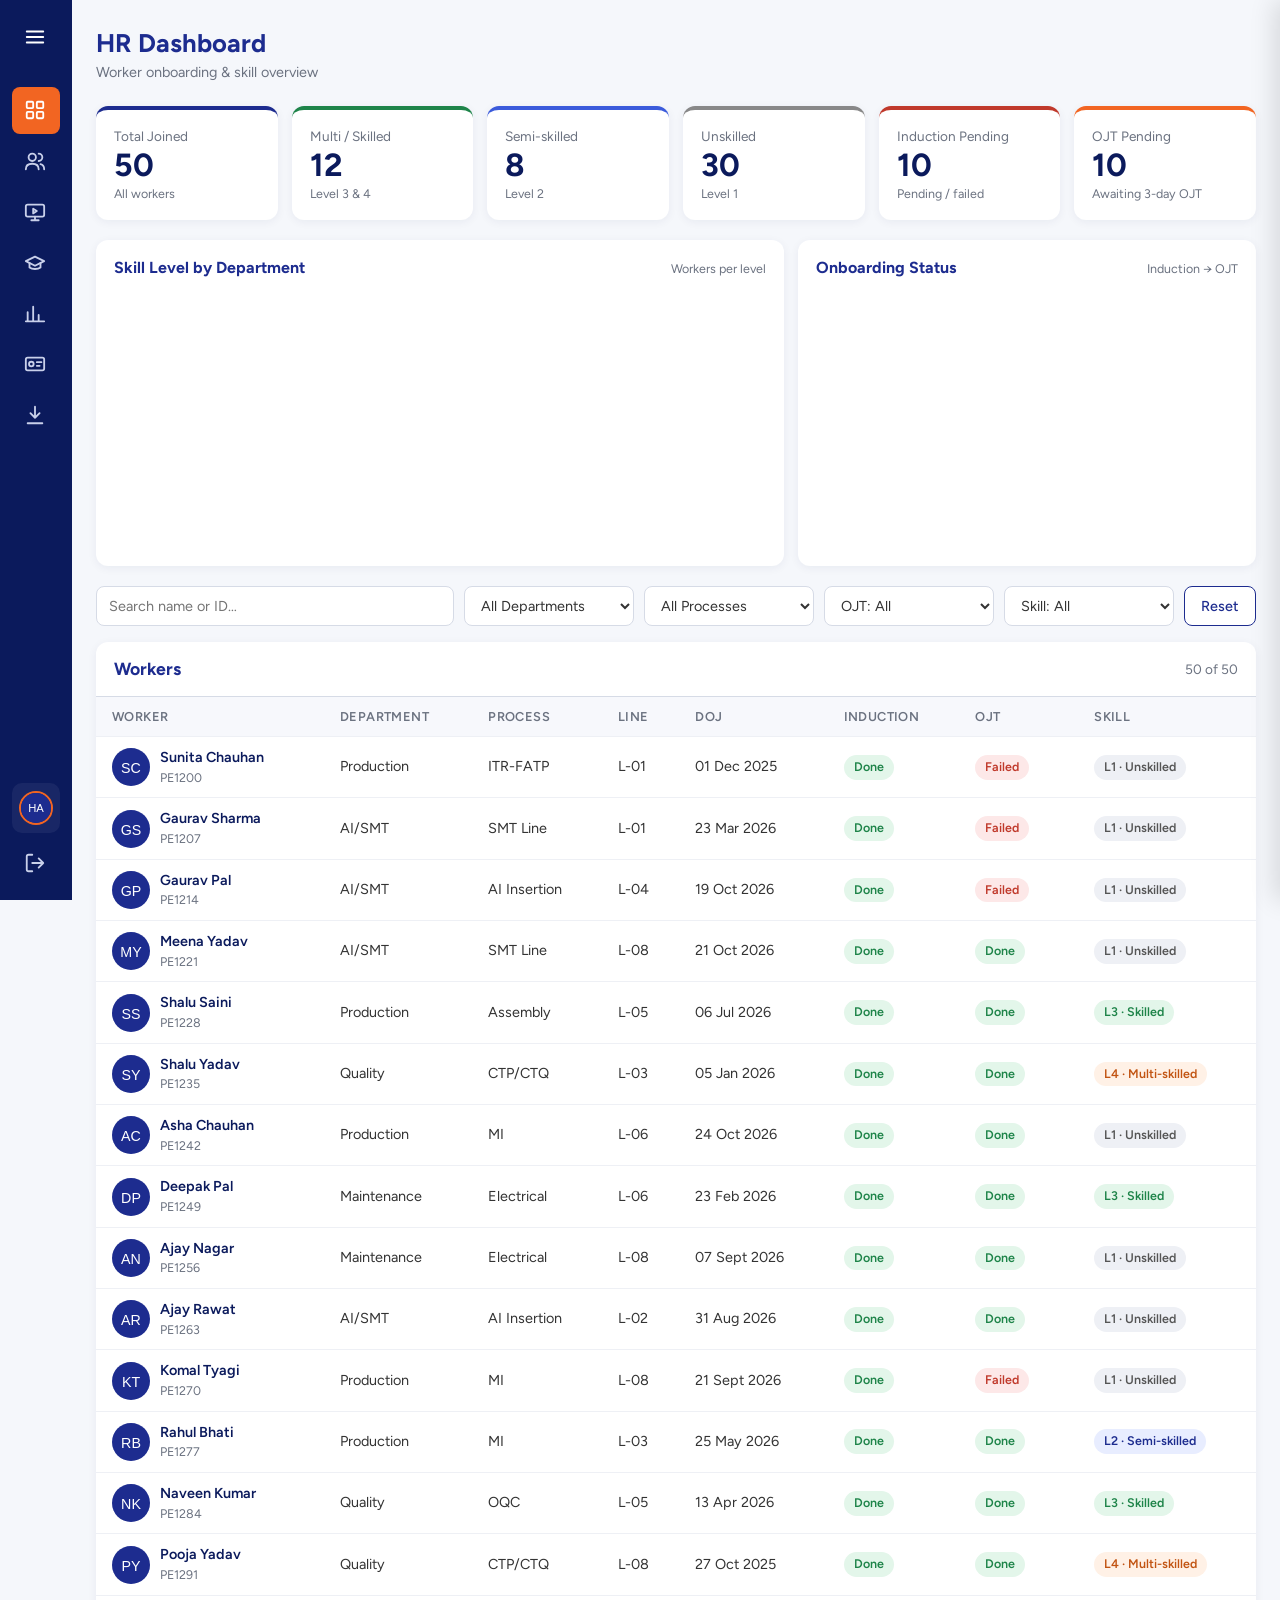
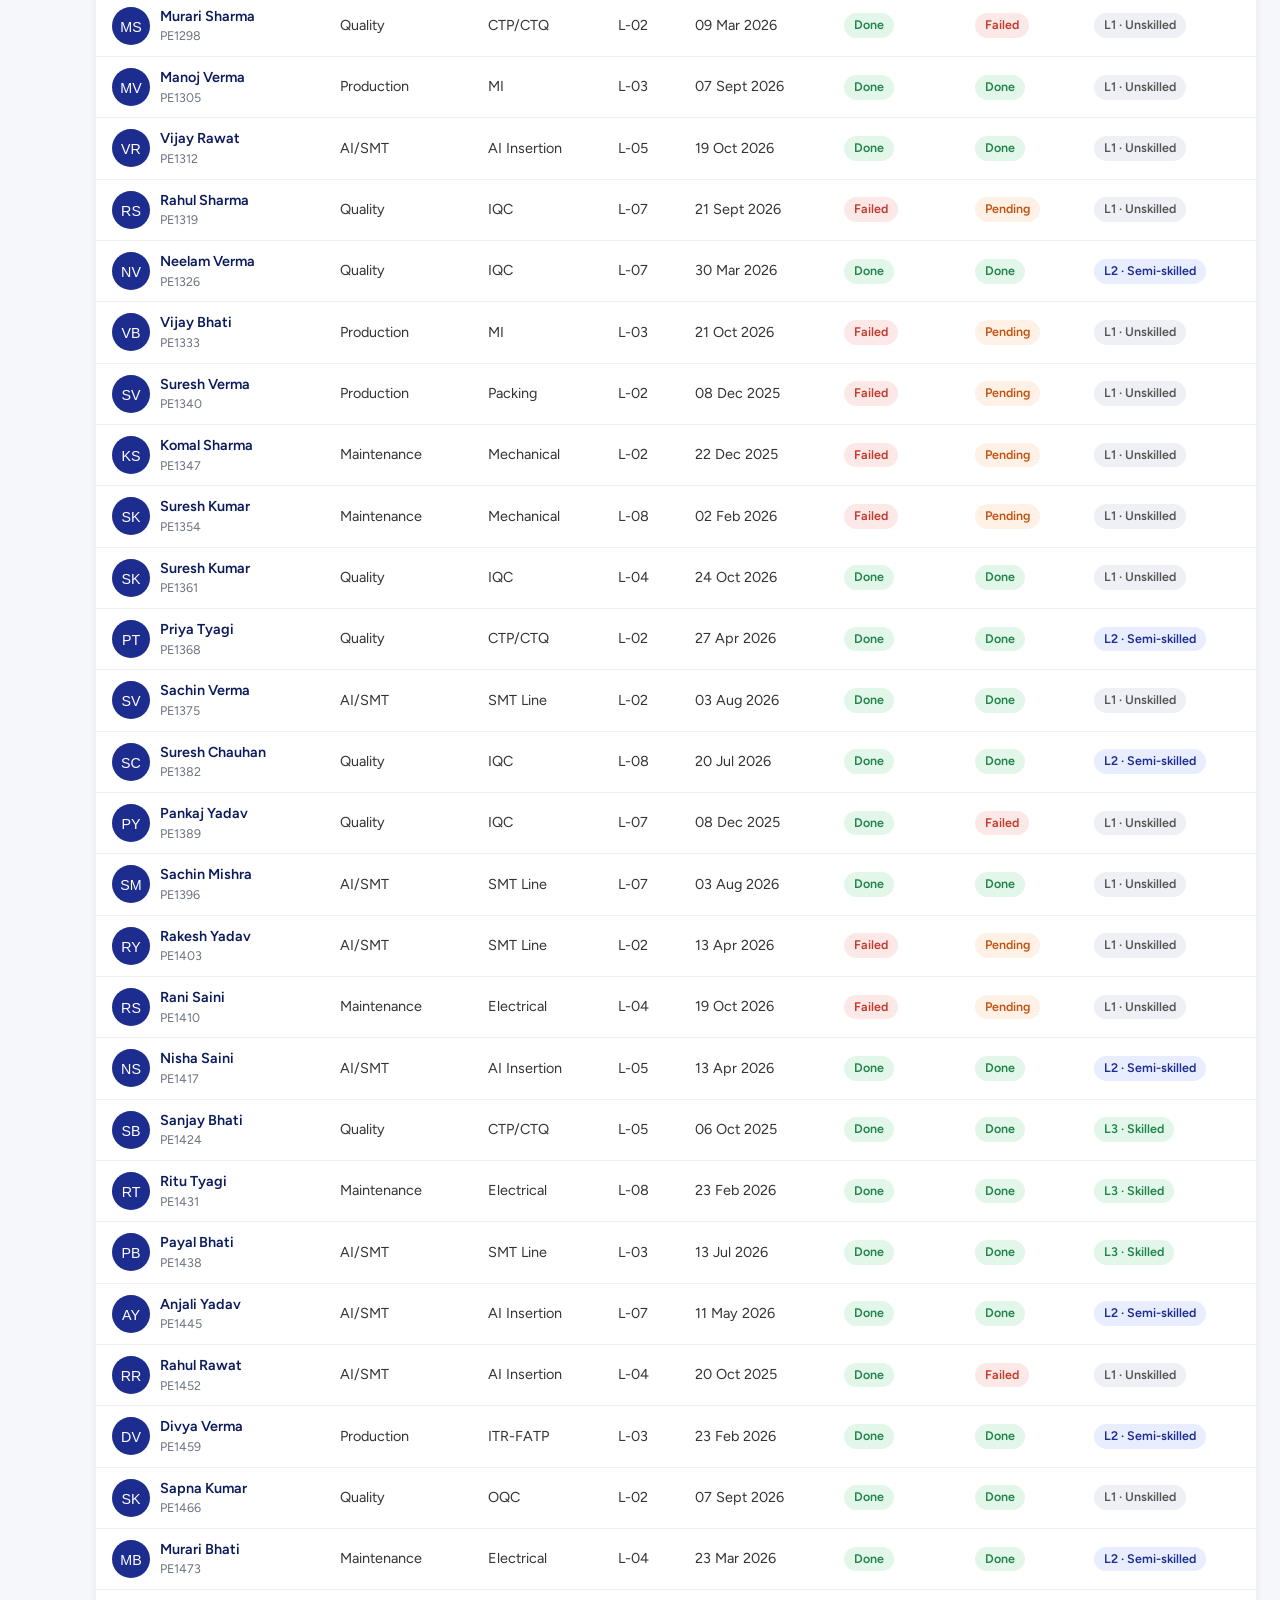
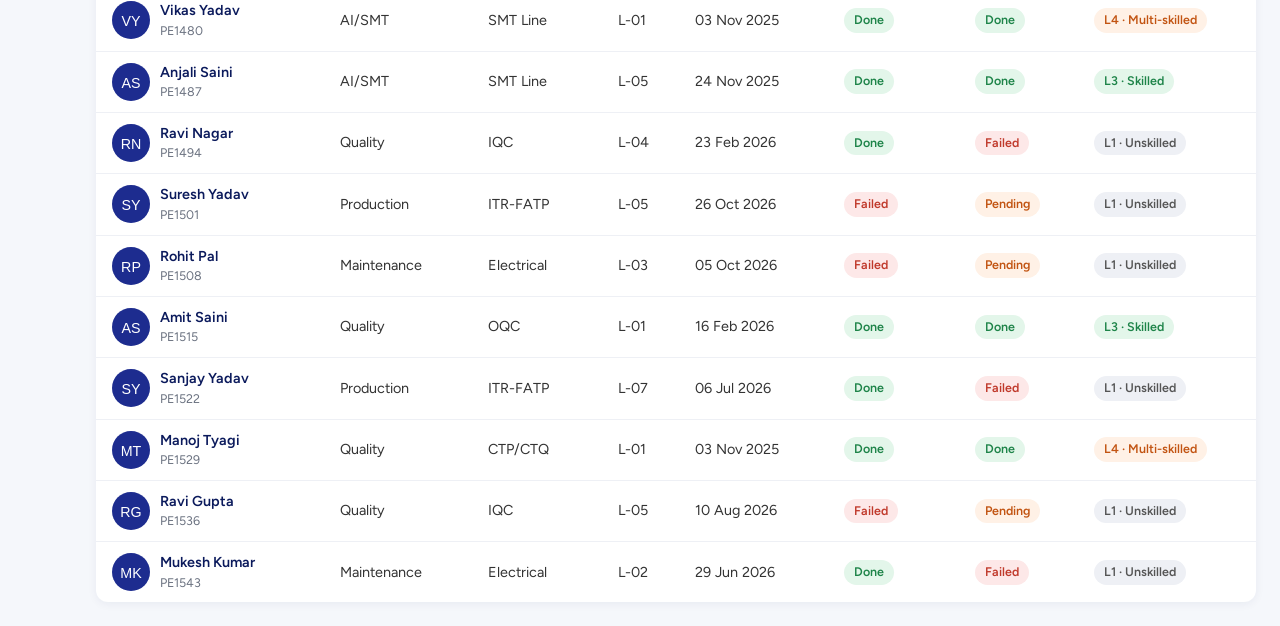
==== app/dashboard.html @ ac4d7358 "FIRST COMMIT" ====
<!DOCTYPE html>
<html lang="en">
<head>
  <meta charset="UTF-8">
  <meta name="viewport" content="width=device-width, initial-scale=1.0">
  <title>ILJIN WMS – HR Dashboard</title>
  <link rel="preconnect" href="https://fonts.googleapis.com">
  <link href="https://fonts.googleapis.com/css2?family=Figtree:wght@400;500;600;700&display=swap" rel="stylesheet">
  <link rel="stylesheet" href="css/base.css">
  <link rel="stylesheet" href="css/layout.css">
  <link rel="stylesheet" href="css/dashboard.css">
  <link rel="stylesheet" href="css/admin.css">
</head>
<body>
  <aside class="sidebar" id="sidebar" data-page="dashboard"></aside>

  <main class="main">
    <header class="topbar">
      <div>
        <h1>HR Dashboard</h1>
        <p class="sub">Worker onboarding & skill overview</p>
      </div>
    </header>

    <!-- KPI cards -->
    <section class="kpis" id="kpis"></section>

    <!-- Charts -->
    <section class="charts">
      <div class="chart-card">
        <div class="chart-head"><h2>Skill Level by Department</h2><span>Workers per level</span></div>
        <div class="chart-box"><canvas id="chart-skill"></canvas></div>
      </div>
      <div class="chart-card">
        <div class="chart-head"><h2>Onboarding Status</h2><span>Induction → OJT</span></div>
        <div class="chart-box"><canvas id="chart-onboard"></canvas></div>
      </div>
    </section>

    <!-- Filters -->
    <section class="filters">
      <input type="search" id="f-search" placeholder="Search name or ID…">
      <select id="f-dept"><option value="">All Departments</option></select>
      <select id="f-func"><option value="">All Processes</option></select>
      <select id="f-ojt">
        <option value="">OJT: All</option><option>Pending</option><option>Done</option><option>Failed</option>
      </select>
      <select id="f-skill">
        <option value="">Skill: All</option>
        <option value="1">Unskilled (L1)</option><option value="2">Semi-skilled (L2)</option>
        <option value="3">Skilled (L3)</option><option value="4">Multi-skilled (L4)</option>
      </select>
      <button class="reset-btn" id="f-reset">Reset</button>
    </section>

    <!-- Worker list -->
    <section class="table-card">
      <div class="table-head"><h2>Workers</h2><span id="count" class="count"></span></div>
      <div class="table-wrap">
        <table>
          <thead>
            <tr><th>Worker</th><th>Department</th><th>Process</th><th>Line</th><th>DOJ</th><th>Induction</th><th>OJT</th><th>Skill</th></tr>
          </thead>
          <tbody id="worker-rows"></tbody>
        </table>
      </div>
    </section>
  </main>

  <!-- Worker profile drawer -->
  <div class="overlay" id="overlay"></div>
  <aside class="drawer" id="drawer" aria-hidden="true"></aside>

  <script src="https://cdn.jsdelivr.net/npm/xlsx@0.18.5/dist/xlsx.full.min.js"></script>
  <script src="https://cdn.jsdelivr.net/npm/chart.js@4.4.1/dist/chart.umd.min.js"></script>
  <script src="js/data/workers.js"></script>
  <script src="js/utils.js"></script>
  <script src="js/store.js"></script>
  <script src="js/sidebar.js"></script>
  <script src="js/profile.js"></script>
  <script src="js/admin.js"></script>
  <script src="js/charts.js"></script>
  <script src="js/dashboard.js"></script>
</body>
</html>
---- app/css/base.css ----
/* ILJIN brand theme – colours taken from logo & iljin.co.in */
:root {
  --navy: #1d2c8f;
  --navy-dark: #0b1a5c;
  --orange: #f26522;
  --orange-dark: #d9531a;
  --bg: #f5f7fb;
  --card: #ffffff;
  --text: #333;
  --muted: #6b7280;
  --border: #d6dbe6;
  --error: #c0392b;
  --success: #1e8449;
  --font: "Figtree", "Noto Sans Devanagari", -apple-system, "Segoe UI", Roboto, Arial, sans-serif;
}

* { box-sizing: border-box; margin: 0; padding: 0; }

body {
  font-family: var(--font);
  background: var(--bg);
  color: var(--text);
  line-height: 1.5;
  -webkit-font-smoothing: antialiased;
}

img { max-width: 100%; height: auto; display: block; }

.btn {
  width: 100%;
  padding: 12px;
  border: none;
  border-radius: 6px;
  background: var(--orange);
  color: #fff;
  font: 600 1rem var(--font);
  cursor: pointer;
  transition: background .2s;
}
.btn:hover { background: var(--orange-dark); }

/* Orange underline accent, as on iljin.co.in banners */
.accent-line {
  width: 90px;
  height: 4px;
  background: linear-gradient(90deg, var(--navy), var(--orange));
  border-radius: 2px;
}
---- app/css/layout.css ----
/* App shell: sidebar + main – shared by all inner pages */
:root { --sidebar-w: 72px; --sidebar-open: 240px; }

.sidebar {
  position: fixed; inset: 0 auto 0 0;
  width: var(--sidebar-w);
  background: var(--navy-dark);
  display: flex; flex-direction: column;
  padding: 14px 12px;
  transition: width .25s ease;
  z-index: 50;
  overflow: hidden;
}
.sidebar.open { width: var(--sidebar-open); }

.sidebar-top { display: flex; align-items: center; gap: 12px; margin-bottom: 24px; }
.sidebar-logo { height: 30px; width: auto; background: #fff; padding: 4px 8px; border-radius: 6px; opacity: 0; transition: opacity .2s; }
.sidebar.open .sidebar-logo { opacity: 1; }

.icon-btn { background: none; border: none; cursor: pointer; padding: 12px; border-radius: 8px; flex-shrink: 0; }
.icon-btn:hover { background: rgba(255, 255, 255, .1); }

.sidebar svg, .icon-btn svg {
  width: 22px; height: 22px; flex-shrink: 0;
  fill: none; stroke: #fff; stroke-width: 2; stroke-linecap: round; stroke-linejoin: round;
}

.nav { display: flex; flex-direction: column; gap: 4px; flex: 1; }
.nav-item {
  display: flex; align-items: center; gap: 14px;
  padding: 12px; border-radius: 8px;
  color: #c9d0ea; text-decoration: none; white-space: nowrap; cursor: pointer;
  font-size: .95rem;
}
.nav-item svg { stroke: #c9d0ea; }
.nav-item:hover { background: rgba(255, 255, 255, .08); color: #fff; }
.nav-item.active { background: var(--orange); color: #fff; }
.nav-item.active svg, .nav-item:hover svg { stroke: #fff; }
.nav-item span { opacity: 0; transition: opacity .2s; }
.sidebar.open .nav-item span { opacity: 1; }

.main { margin-left: var(--sidebar-w); padding: 24px; min-height: 100vh; transition: margin-left .25s; }
.sidebar.open ~ .main { margin-left: var(--sidebar-open); }

.topbar { display: flex; justify-content: space-between; align-items: center; gap: 12px; margin-bottom: 22px; }
.topbar h1 { font-size: 1.6rem; color: var(--navy); font-weight: 700; }
.topbar .sub { color: var(--muted); font-size: .9rem; }
.user-chip { display: flex; align-items: center; gap: 8px; background: #fff; padding: 6px 14px 6px 6px; border-radius: 30px; box-shadow: 0 2px 8px rgba(11,26,92,.06); font-weight: 500; }
.avatar { width: 32px; height: 32px; border-radius: 50%; background: var(--navy); color: #fff; display: grid; place-items: center; font-size: .8rem; font-weight: 600; }

/* Mobile: sidebar hidden off-canvas, hamburger floats */
@media (max-width: 768px) {
  .sidebar { width: var(--sidebar-w); transform: translateX(-100%); transition: transform .25s, width .25s; }
  .sidebar.open { transform: none; width: var(--sidebar-open); }
  .sidebar .icon-btn { position: relative; }
  .main, .sidebar.open ~ .main { margin-left: 0; padding: 72px 16px 16px; }
  .mobile-toggle { display: block; }
  .user-chip span:last-child { display: none; }
}
.mobile-toggle {
  display: none; position: fixed; top: 14px; left: 14px; z-index: 40;
  background: var(--navy-dark); border-radius: 8px;
}
---- app/css/dashboard.css ----
/* KPI cards */
.kpis { display: grid; grid-template-columns: repeat(auto-fit, minmax(170px, 1fr)); gap: 14px; margin-bottom: 20px; }
.kpi {
  background: #fff; border-radius: 12px; padding: 16px 18px;
  box-shadow: 0 2px 10px rgba(11, 26, 92, .06);
  border-top: 4px solid var(--kpi, var(--navy));
  cursor: pointer; transition: transform .15s;
}
.kpi:hover { transform: translateY(-2px); }
.kpi .label { color: var(--muted); font-size: .85rem; }
.kpi .value { font-size: 2rem; font-weight: 700; color: var(--navy-dark); line-height: 1.2; }
.kpi .hint { font-size: .78rem; color: var(--muted); }

/* Charts */
.charts { display: grid; grid-template-columns: 3fr 2fr; gap: 14px; margin-bottom: 20px; }
.chart-card { background: #fff; border-radius: 12px; padding: 16px 18px; box-shadow: 0 2px 10px rgba(11, 26, 92, .06); min-width: 0; }
.chart-head { display: flex; justify-content: space-between; align-items: baseline; gap: 8px; margin-bottom: 10px; }
.chart-head h2 { font-size: 1rem; color: var(--navy); }
.chart-head span { font-size: .78rem; color: var(--muted); }
.chart-box { position: relative; height: 260px; }
@media (max-width: 900px) { .charts { grid-template-columns: 1fr; } }

/* Filters */
.filters { display: flex; flex-wrap: wrap; gap: 10px; margin-bottom: 16px; }
.filters input, .filters select {
  padding: 9px 12px; border: 1px solid var(--border); border-radius: 8px;
  font: .9rem var(--font); background: #fff; color: var(--text);
}
.filters input { flex: 1 1 220px; }
.filters select { flex: 0 1 170px; }
.reset-btn { padding: 9px 16px; border: 1px solid var(--navy); color: var(--navy); background: #fff; border-radius: 8px; font: 500 .9rem var(--font); cursor: pointer; }
.reset-btn:hover { background: var(--navy); color: #fff; }

/* Table */
.table-card { background: #fff; border-radius: 12px; box-shadow: 0 2px 10px rgba(11, 26, 92, .06); overflow: hidden; }
.table-head { display: flex; justify-content: space-between; align-items: center; padding: 14px 18px; border-bottom: 1px solid var(--border); }
.table-head h2 { font-size: 1.1rem; color: var(--navy); }
.count { color: var(--muted); font-size: .85rem; }
.table-wrap { overflow-x: auto; }
table { width: 100%; border-collapse: collapse; font-size: .9rem; min-width: 760px; }
th { text-align: left; padding: 10px 16px; background: #f7f8fc; color: var(--muted); font-weight: 600; font-size: .8rem; text-transform: uppercase; letter-spacing: .4px; }
td { padding: 10px 16px; border-top: 1px solid #eef0f5; }
tbody tr { cursor: pointer; }
tbody tr:hover { background: #fff7f2; }

.person { display: flex; align-items: center; gap: 10px; }
.person img { width: 38px; height: 38px; border-radius: 50%; object-fit: cover; background: #e5e8f2; }
.person .name { font-weight: 600; color: var(--navy-dark); }
.person .id { font-size: .78rem; color: var(--muted); }

.badge { display: inline-block; padding: 3px 10px; border-radius: 20px; font-size: .78rem; font-weight: 600; }
.badge.done { background: #e3f6ea; color: #1e8449; }
.badge.pending { background: #fff1e6; color: #c25412; }
.badge.failed { background: #fde8e8; color: #c0392b; }
.badge.l1 { background: #eef0f5; color: #555; }
.badge.l2 { background: #e8edff; color: #1d2c8f; }
.badge.l3 { background: #e3f6ea; color: #1e8449; }
.badge.l4 { background: #fff1e6; color: #c25412; }
.empty { text-align: center; color: var(--muted); padding: 30px; }

/* Profile drawer */
.overlay { position: fixed; inset: 0; background: rgba(11, 26, 92, .35); opacity: 0; pointer-events: none; transition: opacity .25s; z-index: 60; }
.overlay.show { opacity: 1; pointer-events: auto; }
.drawer {
  position: fixed; top: 0; right: 0; height: 100%; width: min(440px, 100%);
  background: #fff; z-index: 70; overflow-y: auto;
  transform: translateX(100%); transition: transform .3s ease;
  box-shadow: -6px 0 24px rgba(0, 0, 0, .12);
}
.drawer.open { transform: none; }
.drawer-hero { background: var(--navy-dark); color: #fff; padding: 28px 24px 22px; text-align: center; position: relative; }
.drawer-hero img { width: 96px; height: 96px; border-radius: 50%; border: 3px solid var(--orange); object-fit: cover; margin: 0 auto 10px; background: #fff; }
.drawer-hero h3 { font-size: 1.3rem; }
.drawer-hero p { color: #c9d0ea; font-size: .9rem; }
.drawer-close { position: absolute; top: 12px; right: 12px; background: rgba(255,255,255,.12); border: none; color: #fff; width: 34px; height: 34px; border-radius: 50%; font-size: 1.2rem; cursor: pointer; }
.drawer-body { padding: 20px 24px 32px; }
.drawer-section { margin-bottom: 22px; }
.drawer-section h4 { color: var(--orange); font-size: .8rem; text-transform: uppercase; letter-spacing: 1px; margin-bottom: 10px; }
.info-grid { display: grid; grid-template-columns: 1fr 1fr; gap: 10px 16px; }
.info-grid div { font-size: .9rem; }
.info-grid .k { color: var(--muted); font-size: .75rem; display: block; }
.info-grid .full { grid-column: 1 / -1; }

/* Onboarding steps: Induction → OJT → Skill */
.steps { display: flex; align-items: center; gap: 6px; }
.step { flex: 1; text-align: center; padding: 10px 6px; border-radius: 10px; background: #f7f8fc; font-size: .8rem; }
.step strong { display: block; font-size: 1.1rem; color: var(--navy-dark); }
.step.done { background: #e3f6ea; }
.step.failed { background: #fde8e8; }
.step.pending { background: #fff1e6; }
.arrow { color: var(--muted); }

@media (max-width: 480px) {
  .kpis { grid-template-columns: 1fr 1fr; }
  .kpi .value { font-size: 1.6rem; }
  .filters select { flex: 1 1 45%; }
}
---- app/css/admin.css ----
/* Admin profile card in sidebar (above logout) */
.admin-card {
  display: flex; align-items: center; gap: 12px;
  width: 100%; padding: 8px 7px; margin-bottom: 6px;
  background: rgba(255, 255, 255, .06); border: none; border-radius: 10px;
  cursor: pointer; text-align: left; color: #fff; font-family: var(--font);
}
.admin-card:hover { background: rgba(255, 255, 255, .14); }
.admin-card img { width: 34px; height: 34px; border-radius: 50%; object-fit: cover; border: 2px solid var(--orange); flex-shrink: 0; }
.admin-text { display: flex; flex-direction: column; white-space: nowrap; overflow: hidden; opacity: 0; transition: opacity .2s; }
.sidebar.open .admin-text { opacity: 1; }
.admin-text strong { font-size: .9rem; font-weight: 600; overflow: hidden; text-overflow: ellipsis; }
.admin-text small { font-size: .75rem; color: #c9d0ea; }

/* Edit modal */
.modal { position: fixed; inset: 0; background: rgba(11, 26, 92, .4); display: none; align-items: center; justify-content: center; padding: 16px; z-index: 80; }
.modal.show { display: flex; }
.modal-card { background: #fff; border-radius: 12px; width: 100%; max-width: 480px; max-height: 92vh; overflow-y: auto; padding: 22px 24px; }
.modal-head { display: flex; justify-content: space-between; align-items: center; margin-bottom: 16px; }
.modal-head h3 { color: var(--navy); font-size: 1.2rem; }
.modal-close { background: #f1f3f8; border: none; width: 32px; height: 32px; border-radius: 50%; font-size: 1.2rem; cursor: pointer; }

.photo-edit { display: flex; flex-direction: column; align-items: center; gap: 10px; margin-bottom: 18px; }
.photo-edit img { width: 96px; height: 96px; border-radius: 50%; object-fit: cover; border: 3px solid var(--orange); }
.photo-btn { color: var(--navy); font-weight: 600; font-size: .9rem; cursor: pointer; border: 1px solid var(--navy); padding: 6px 14px; border-radius: 20px; }
.photo-btn:hover { background: var(--navy); color: #fff; }

.form-grid { display: grid; grid-template-columns: 1fr 1fr; gap: 12px 14px; }
.form-grid label { display: flex; flex-direction: column; gap: 4px; font-size: .82rem; font-weight: 500; color: var(--navy); }
.form-grid .full { grid-column: 1 / -1; }
.form-grid input { padding: 9px 10px; border: 1px solid var(--border); border-radius: 6px; font: .95rem var(--font); }
.form-grid input:focus { outline: 2px solid var(--navy); border-color: transparent; }

.modal-foot { display: flex; justify-content: flex-end; gap: 10px; margin-top: 20px; }
.modal-foot .btn { width: auto; padding: 9px 22px; }

@media (max-width: 480px) { .form-grid { grid-template-columns: 1fr; } }
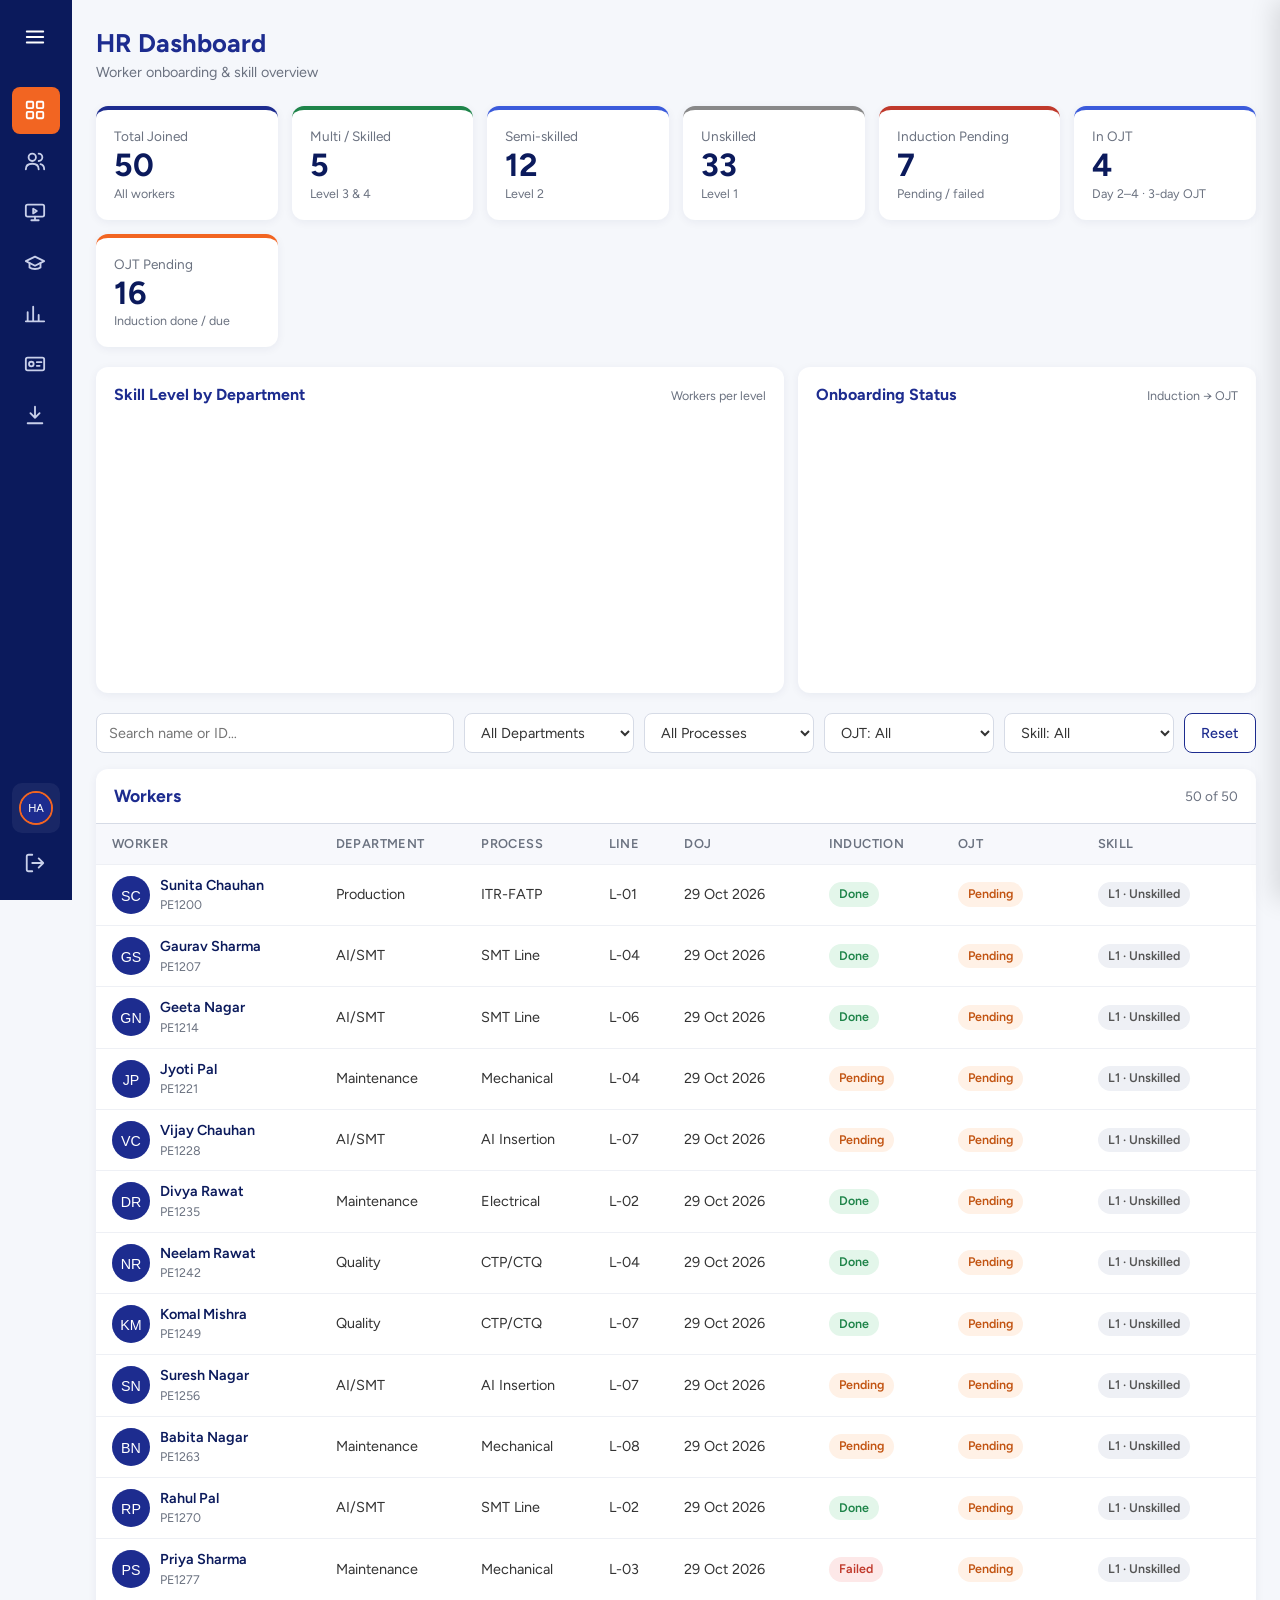
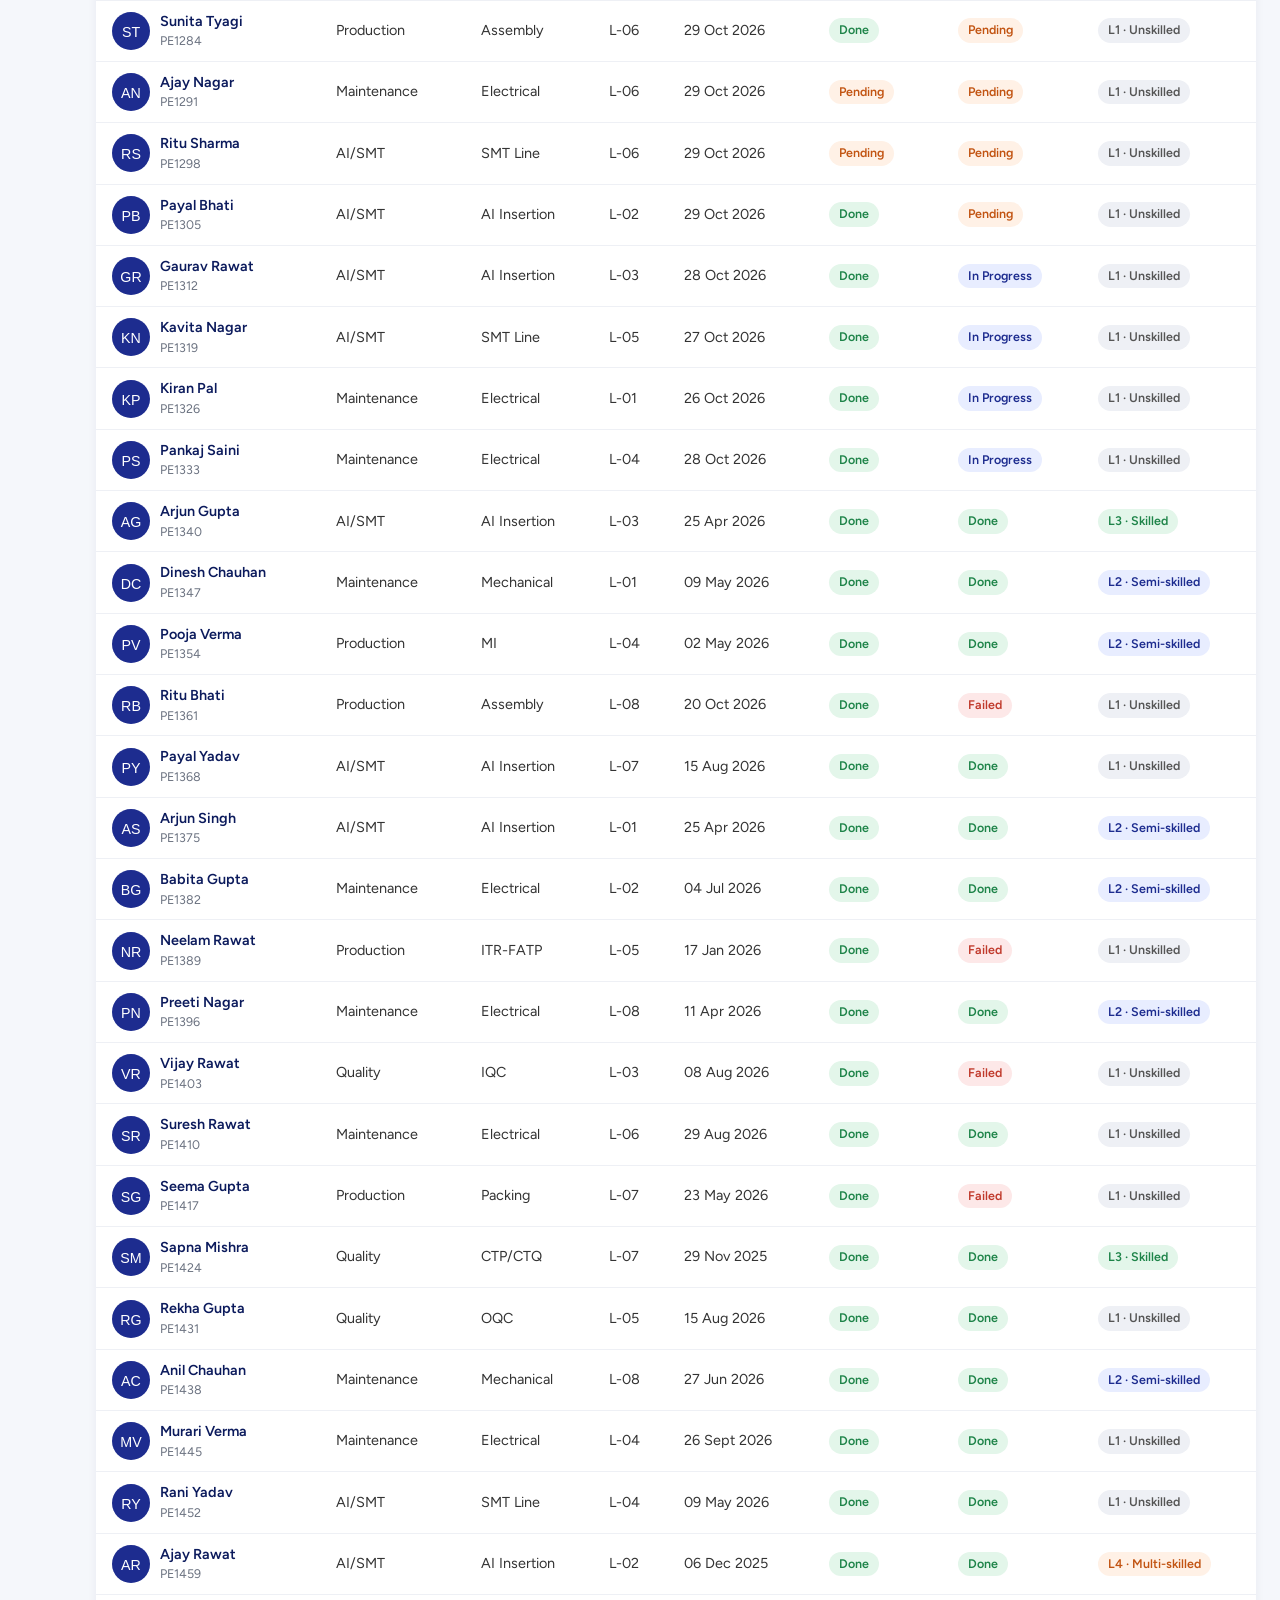
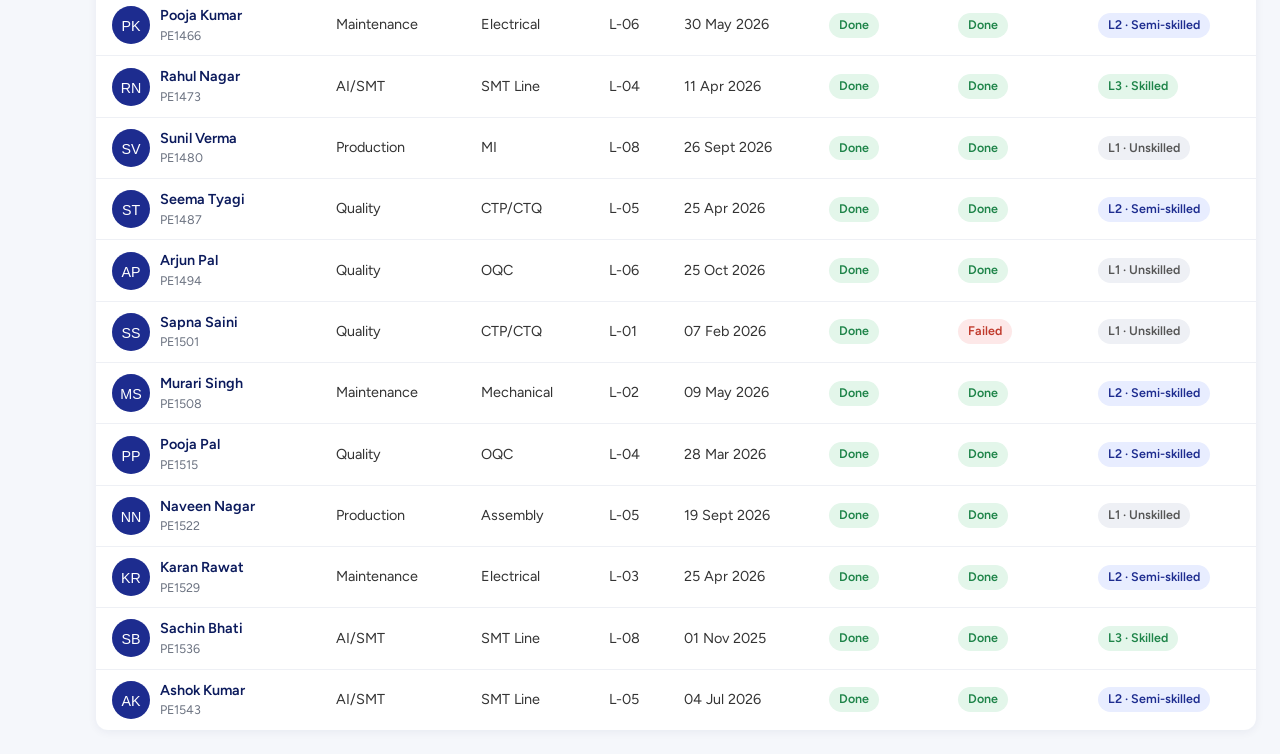
==== commit 423dc44d: "Add worker profile page and Day 1 induction / Day 2-4 OJT onboarding logic Co-Authored-By: Claude Op" ====
--- a/app/dashboard.html
+++ b/app/dashboard.html
@@ -43,7 +43,7 @@
       <select id="f-dept"><option value="">All Departments</option></select>
       <select id="f-func"><option value="">All Processes</option></select>
       <select id="f-ojt">
-        <option value="">OJT: All</option><option>Pending</option><option>Done</option><option>Failed</option>
+        <option value="">OJT: All</option><option>Pending</option><option>In Progress</option><option>Done</option><option>Failed</option>
       </select>
       <select id="f-skill">
         <option value="">Skill: All</option>
--- a/app/css/dashboard.css
+++ b/app/css/dashboard.css
@@ -51,6 +51,7 @@
 .badge { display: inline-block; padding: 3px 10px; border-radius: 20px; font-size: .78rem; font-weight: 600; }
 .badge.done { background: #e3f6ea; color: #1e8449; }
 .badge.pending { background: #fff1e6; color: #c25412; }
+.badge.progress { background: #e8edff; color: #1d2c8f; }
 .badge.failed { background: #fde8e8; color: #c0392b; }
 .badge.l1 { background: #eef0f5; color: #555; }
 .badge.l2 { background: #e8edff; color: #1d2c8f; }
@@ -88,6 +89,7 @@
 .step.done { background: #e3f6ea; }
 .step.failed { background: #fde8e8; }
 .step.pending { background: #fff1e6; }
+.step.progress { background: #e8edff; }
 .arrow { color: var(--muted); }
 
 @media (max-width: 480px) {
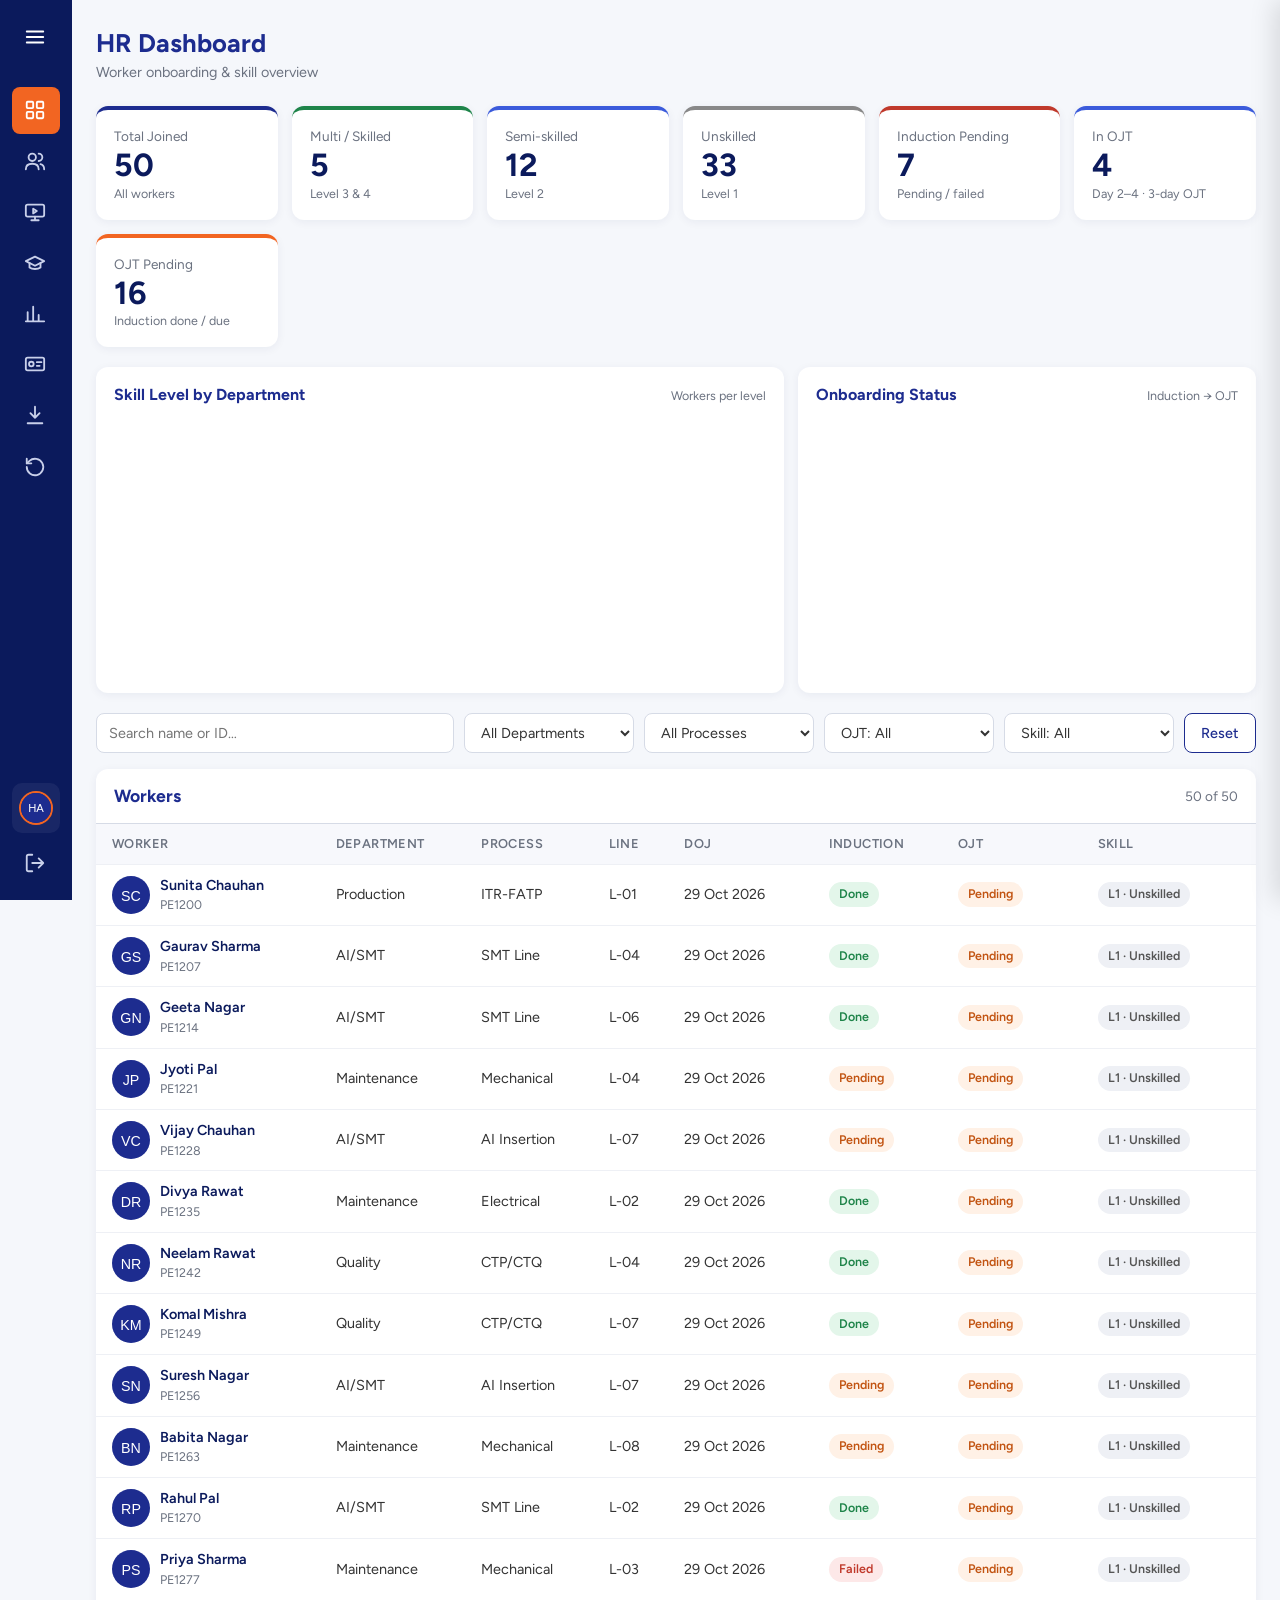
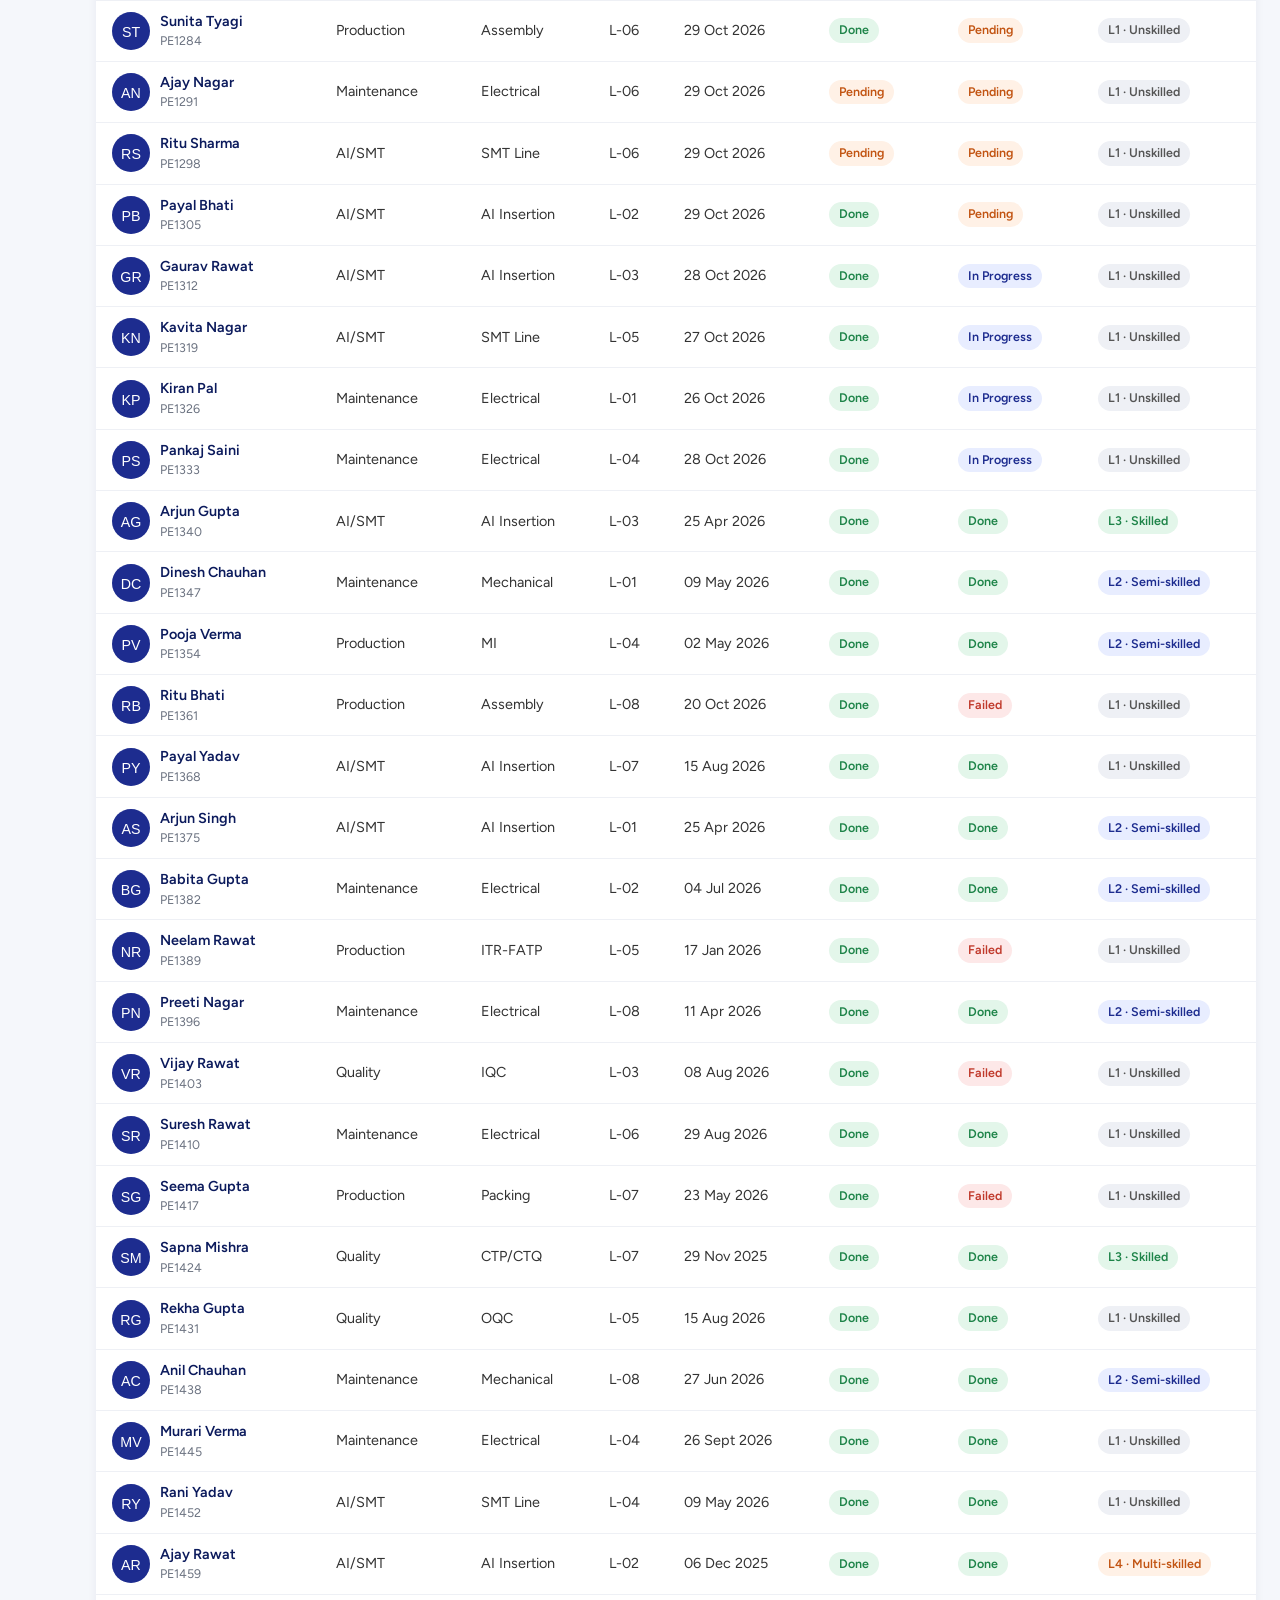
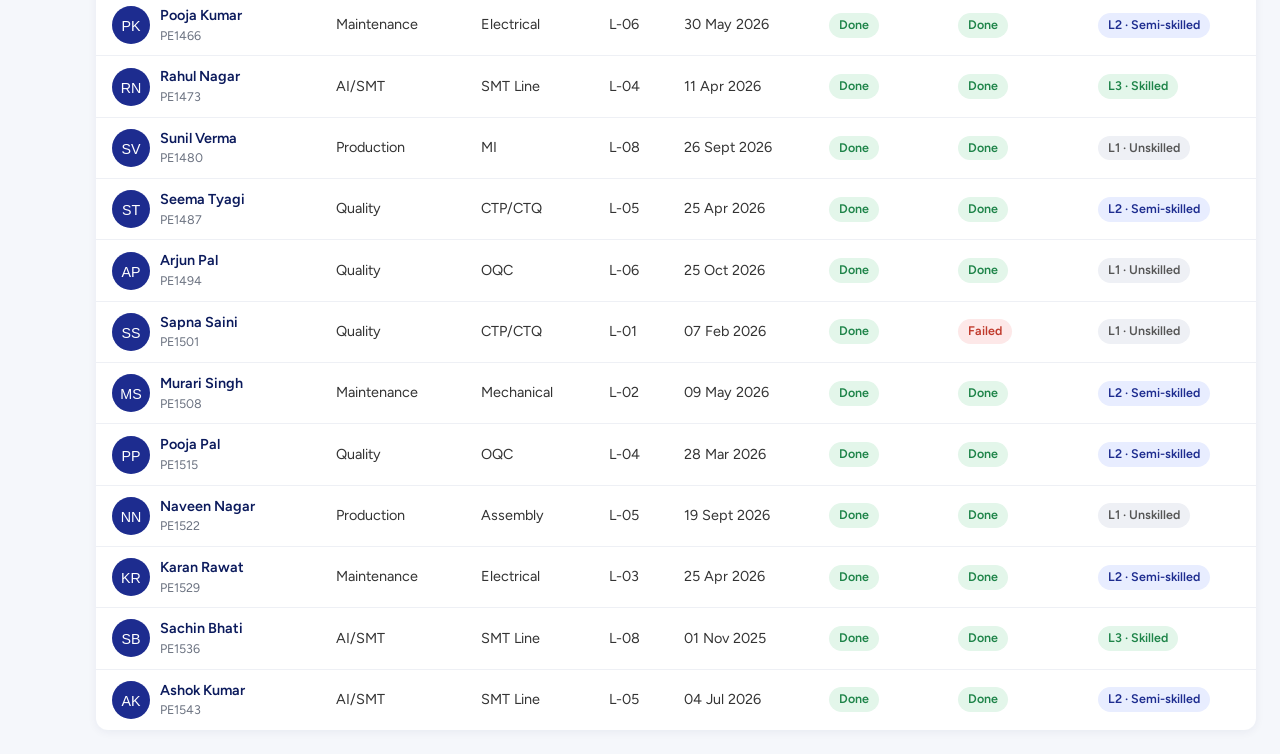
==== commit 617b6cfb: "Fix blank worker panel after deploy: cache-busting asset versions, safer data loading, reset demo da" ====
--- a/app/dashboard.html
+++ b/app/dashboard.html
@@ -6,10 +6,10 @@
   <title>ILJIN WMS – HR Dashboard</title>
   <link rel="preconnect" href="https://fonts.googleapis.com">
   <link href="https://fonts.googleapis.com/css2?family=Figtree:wght@400;500;600;700&display=swap" rel="stylesheet">
-  <link rel="stylesheet" href="css/base.css">
-  <link rel="stylesheet" href="css/layout.css">
-  <link rel="stylesheet" href="css/dashboard.css">
-  <link rel="stylesheet" href="css/admin.css">
+  <link rel="stylesheet" href="css/base.css?v=202610291934">
+  <link rel="stylesheet" href="css/layout.css?v=202610291934">
+  <link rel="stylesheet" href="css/dashboard.css?v=202610291934">
+  <link rel="stylesheet" href="css/admin.css?v=202610291934">
 </head>
 <body>
   <aside class="sidebar" id="sidebar" data-page="dashboard"></aside>
@@ -73,13 +73,13 @@
 
   <script src="https://cdn.jsdelivr.net/npm/xlsx@0.18.5/dist/xlsx.full.min.js"></script>
   <script src="https://cdn.jsdelivr.net/npm/chart.js@4.4.1/dist/chart.umd.min.js"></script>
-  <script src="js/data/workers.js"></script>
-  <script src="js/utils.js"></script>
-  <script src="js/store.js"></script>
-  <script src="js/sidebar.js"></script>
-  <script src="js/profile.js"></script>
-  <script src="js/admin.js"></script>
-  <script src="js/charts.js"></script>
-  <script src="js/dashboard.js"></script>
+  <script src="js/data/workers.js?v=202610291934"></script>
+  <script src="js/utils.js?v=202610291934"></script>
+  <script src="js/store.js?v=202610291934"></script>
+  <script src="js/sidebar.js?v=202610291934"></script>
+  <script src="js/profile.js?v=202610291934"></script>
+  <script src="js/admin.js?v=202610291934"></script>
+  <script src="js/charts.js?v=202610291934"></script>
+  <script src="js/dashboard.js?v=202610291934"></script>
 </body>
 </html>
--- a/app/css/layout.css
+++ b/app/css/layout.css
@@ -33,6 +33,7 @@
   font-size: .95rem;
 }
 .nav-item svg { stroke: #c9d0ea; }
+button.nav-item { background: none; border: none; font: inherit; width: 100%; text-align: left; }
 .nav-item:hover { background: rgba(255, 255, 255, .08); color: #fff; }
 .nav-item.active { background: var(--orange); color: #fff; }
 .nav-item.active svg, .nav-item:hover svg { stroke: #fff; }
